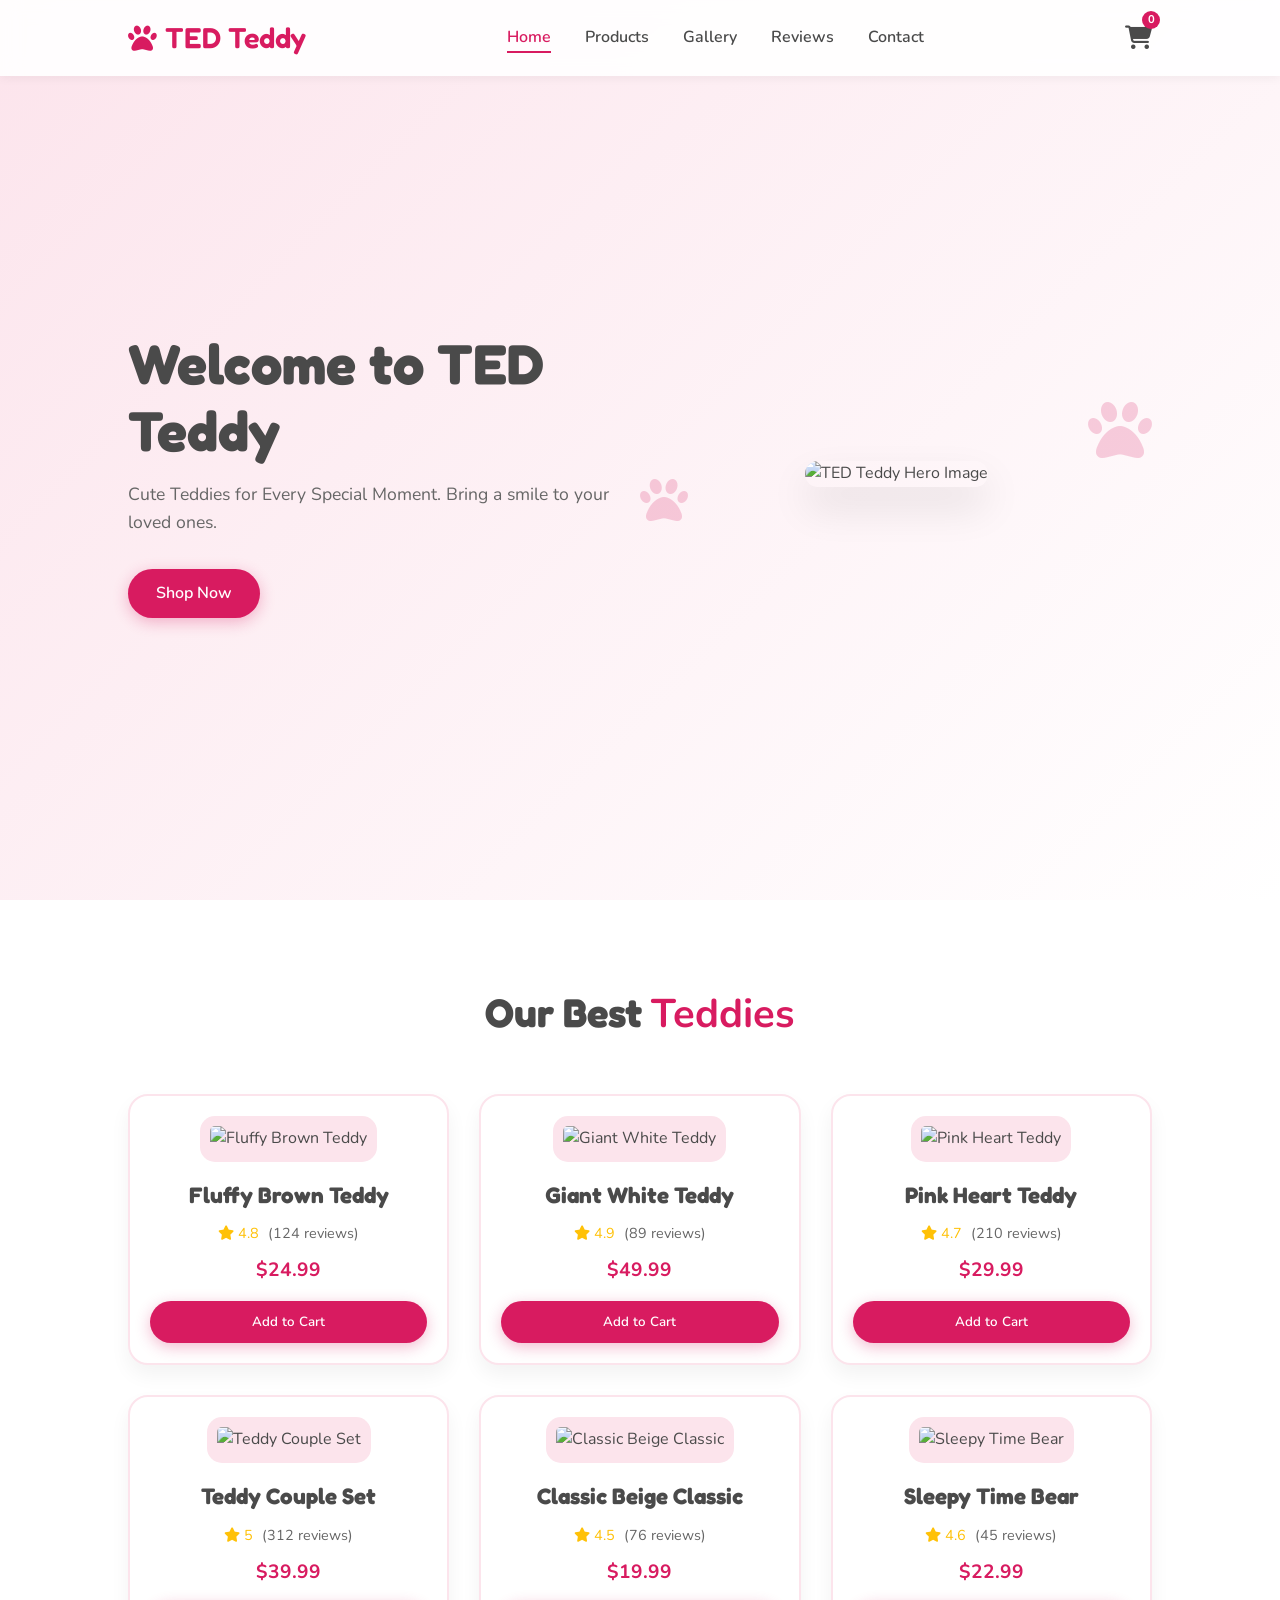
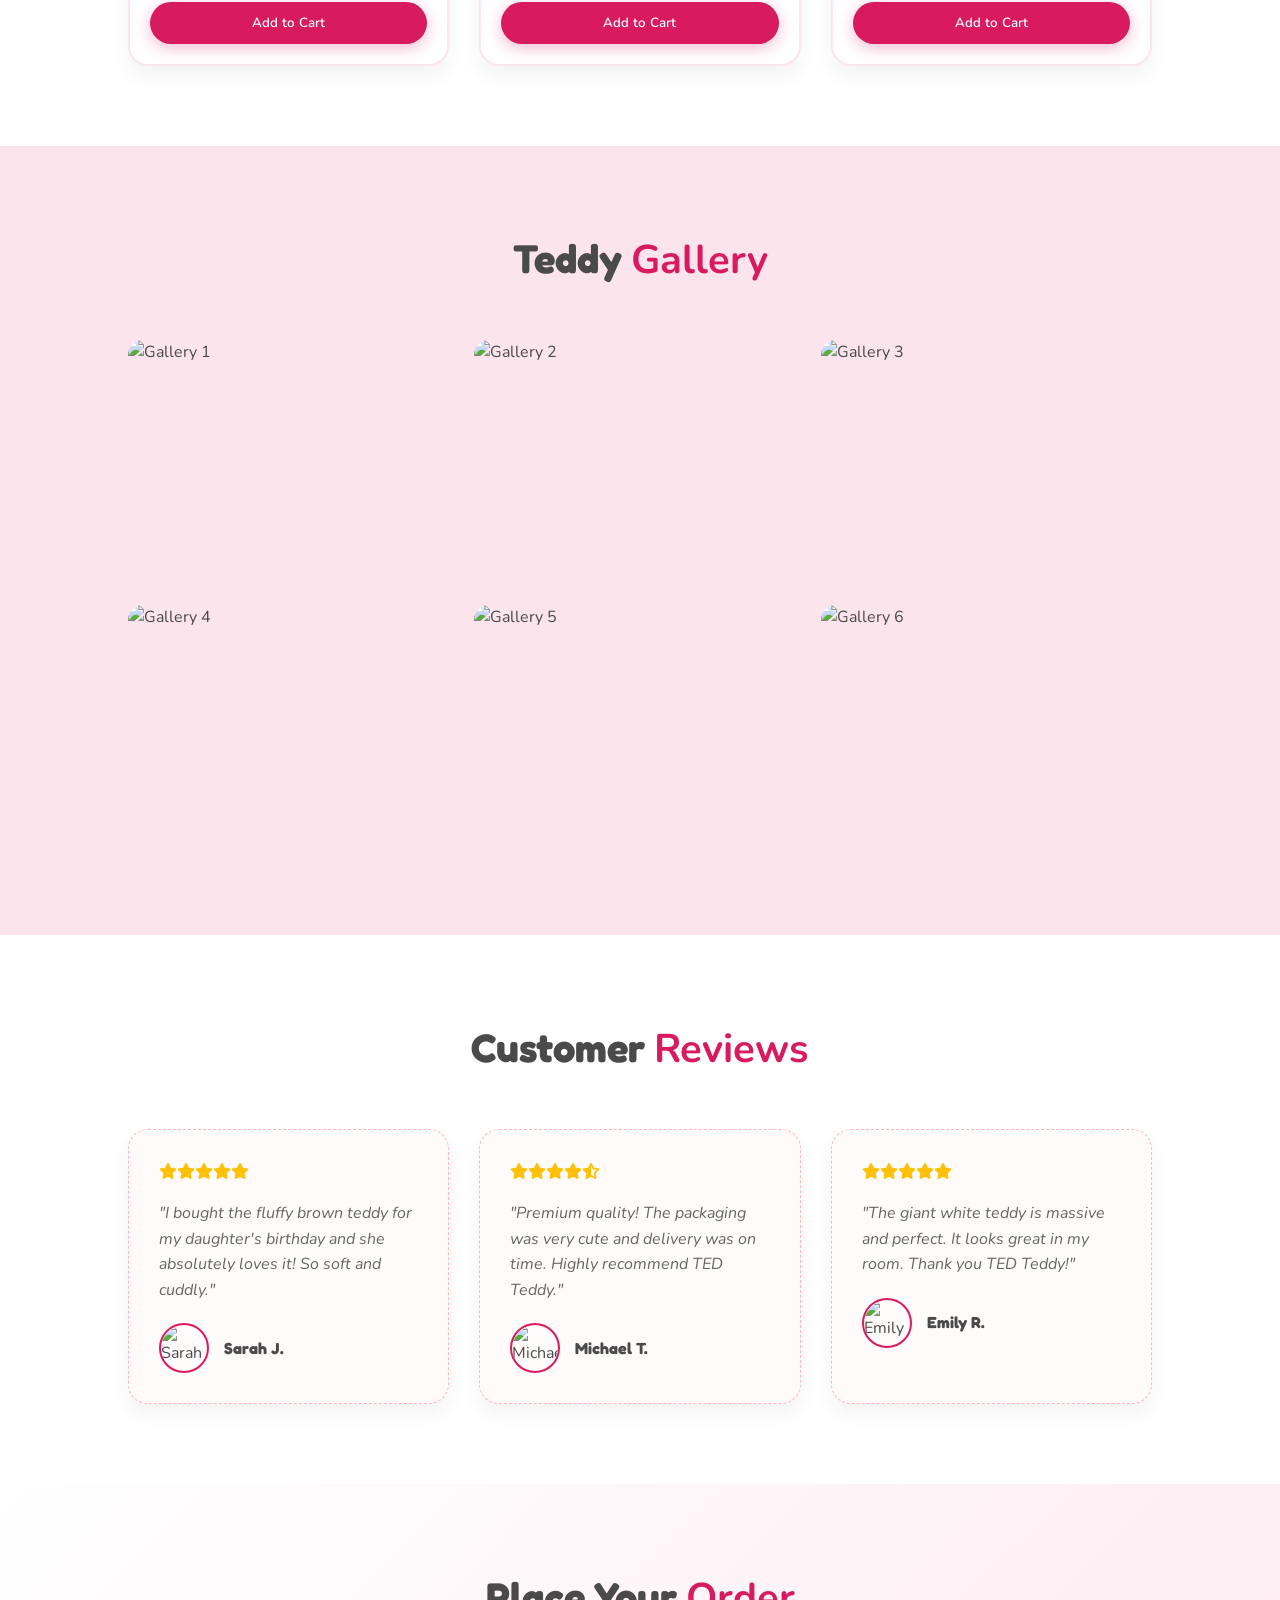
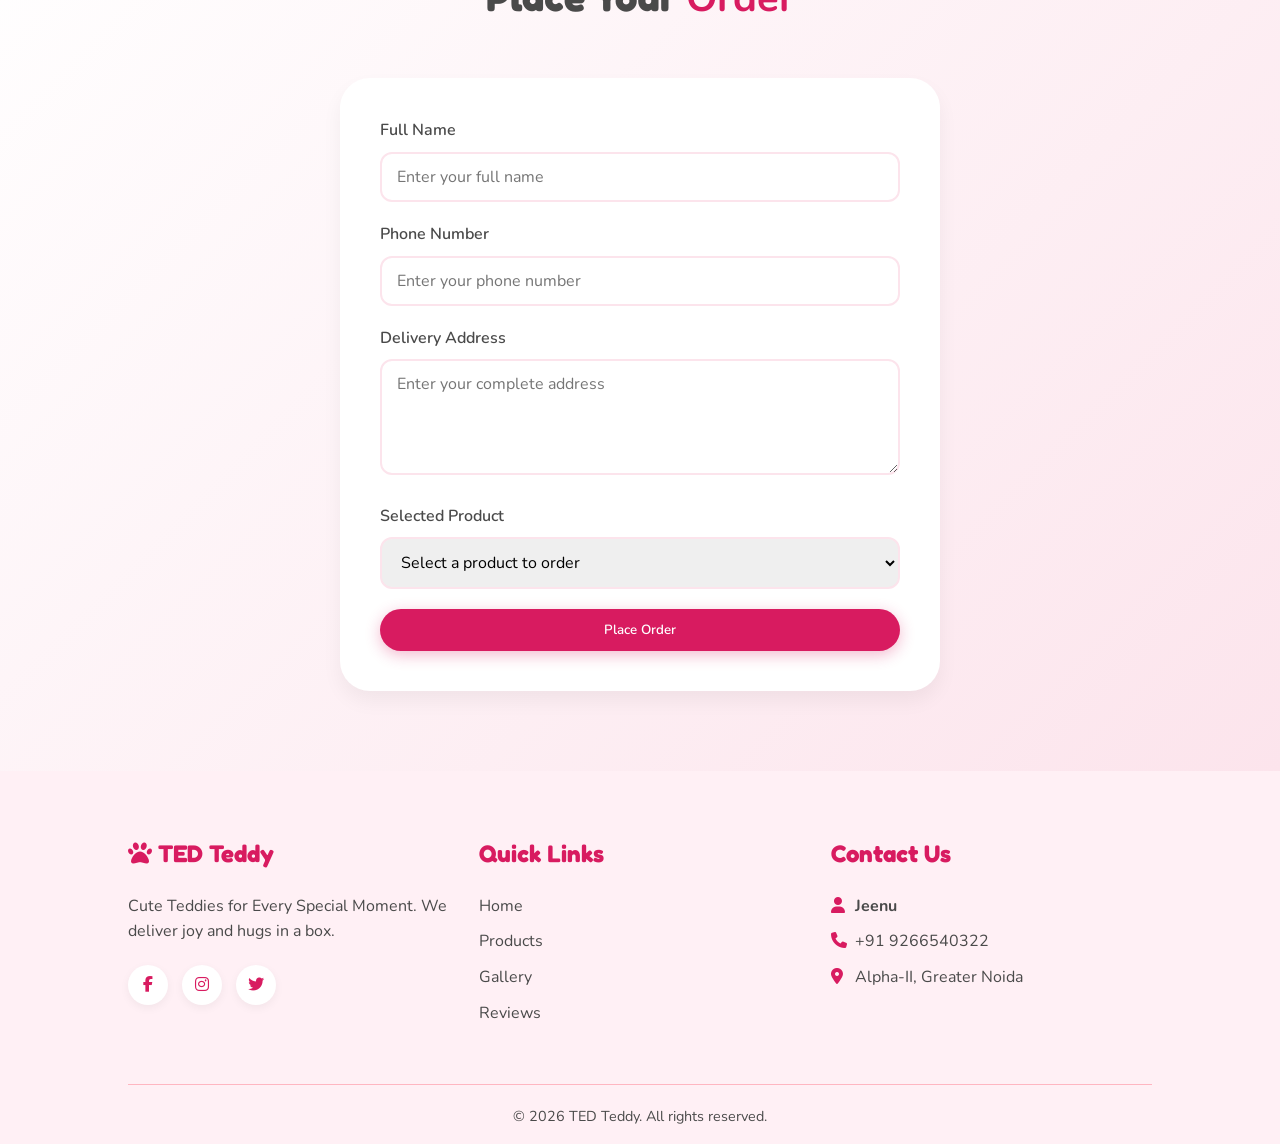
==== index.html @ 5b7bef14 "Add files via upload" ====
<!DOCTYPE html>
<html lang="en">
<head>
    <meta charset="UTF-8">
    <meta name="viewport" content="width=device-width, initial-scale=1.0">
    <title>TED Teddy - Cute Teddies for Every Special Moment</title>
    <link rel="stylesheet" href="style.css">
    <link href="https://fonts.googleapis.com/css2?family=Fredoka:wght@400;500;600&family=Nunito:wght@400;600;700&display=swap" rel="stylesheet">
    <!-- Font Awesome for Icons -->
    <link rel="stylesheet" href="https://cdnjs.cloudflare.com/ajax/libs/font-awesome/6.4.0/css/all.min.css">
</head>
<body>

    <!-- Header & Navigation -->
    <header class="header">
        <div class="nav-container">
            <a href="#" class="logo">
                <i class="fa-solid fa-paw"></i> TED Teddy
            </a>
            <nav class="navbar" id="navbar">
                <a href="#home">Home</a>
                <a href="#products">Products</a>
                <a href="#gallery">Gallery</a>
                <a href="#reviews">Reviews</a>
                <a href="#contact">Contact</a>
            </nav>
            <div class="icons">
                <div class="cart-icon" id="cart-btn">
                    <i class="fa-solid fa-cart-shopping"></i>
                    <span class="cart-count">0</span>
                </div>
                <div class="menu-btn" id="menu-btn">
                    <i class="fa-solid fa-bars"></i>
                </div>
            </div>
        </div>
    </header>

    <!-- Side Cart -->
    <div class="cart-sidebar" id="cart-sidebar">
        <div class="cart-header">
            <h3>Your Cart</h3>
            <i class="fa-solid fa-xmark" id="close-cart"></i>
        </div>
        <div class="cart-items" id="cart-items">
            <!-- Cart Items will be injected here via JS -->
            <p class="empty-cart-msg">Your cart is empty.</p>
        </div>
        <div class="cart-footer">
            <div class="cart-total">
                <span>Total:</span>
                <span id="total-price">$0.00</span>
            </div>
            <a href="#order" class="btn btn-primary btn-checkout" id="checkout-btn">Checkout</a>
        </div>
    </div>
    <div class="cart-overlay" id="cart-overlay"></div>

    <!-- Hero Section -->
    <section class="hero" id="home">
        <div class="hero-content">
            <h1>Welcome to TED Teddy</h1>
            <p>Cute Teddies for Every Special Moment. Bring a smile to your loved ones.</p>
            <a href="#products" class="btn btn-primary">Shop Now</a>
        </div>
        <div class="hero-image">
            <img src="assets/teddy_hero_1774544696148.png" alt="TED Teddy Hero Image">
            <div class="floating-paw paw1"><i class="fa-solid fa-paw"></i></div>
            <div class="floating-paw paw2"><i class="fa-solid fa-paw"></i></div>
        </div>
    </section>

    <!-- Products Section -->
    <section class="products" id="products">
        <h2 class="section-title">Our Best <span>Teddies</span></h2>
        <div class="product-grid" id="product-container">
            <!-- Products injected by JS -->
        </div>
    </section>

    <!-- Gallery Section -->
    <section class="gallery" id="gallery">
        <h2 class="section-title">Teddy <span>Gallery</span></h2>
        <div class="gallery-grid">
            <div class="gallery-item"><img src="assets/teddy_gallery_1_1774545010632.png" alt="Gallery 1"></div>
            <div class="gallery-item"><img src="https://images.unsplash.com/photo-1559405615-5c1cf76e6a35?ixlib=rb-4.0.3&auto=format&fit=crop&w=600&q=80" alt="Gallery 2"></div>
            <div class="gallery-item"><img src="https://images.unsplash.com/photo-1545620857-797f766fb315?ixlib=rb-4.0.3&auto=format&fit=crop&w=600&q=80" alt="Gallery 3"></div>
            <div class="gallery-item"><img src="https://images.unsplash.com/photo-1544654067-279fd68e14e1?ixlib=rb-4.0.3&auto=format&fit=crop&w=600&q=80" alt="Gallery 4"></div>
            <div class="gallery-item"><img src="https://images.unsplash.com/photo-1560961811-933cfd9361ad?ixlib=rb-4.0.3&auto=format&fit=crop&w=600&q=80" alt="Gallery 5"></div>
            <div class="gallery-item"><img src="https://images.unsplash.com/photo-1521714150532-6a6c2211fdf1?ixlib=rb-4.0.3&auto=format&fit=crop&w=600&q=80" alt="Gallery 6"></div>
        </div>
    </section>

    <!-- Reviews Section -->
    <section class="reviews" id="reviews">
        <h2 class="section-title">Customer <span>Reviews</span></h2>
        <div class="reviews-grid">
            <div class="review-card">
                <div class="review-stars">
                    <i class="fa-solid fa-star"></i><i class="fa-solid fa-star"></i><i class="fa-solid fa-star"></i><i class="fa-solid fa-star"></i><i class="fa-solid fa-star"></i>
                </div>
                <p class="review-text">"I bought the fluffy brown teddy for my daughter's birthday and she absolutely loves it! So soft and cuddly."</p>
                <div class="review-user">
                    <img src="https://randomuser.me/api/portraits/women/44.jpg" alt="Sarah J.">
                    <div class="user-info">
                        <h4>Sarah J.</h4>
                    </div>
                </div>
            </div>
            
            <div class="review-card">
                <div class="review-stars">
                    <i class="fa-solid fa-star"></i><i class="fa-solid fa-star"></i><i class="fa-solid fa-star"></i><i class="fa-solid fa-star"></i><i class="fa-solid fa-star-half-stroke"></i>
                </div>
                <p class="review-text">"Premium quality! The packaging was very cute and delivery was on time. Highly recommend TED Teddy."</p>
                <div class="review-user">
                    <img src="https://randomuser.me/api/portraits/men/32.jpg" alt="Michael T.">
                    <div class="user-info">
                        <h4>Michael T.</h4>
                    </div>
                </div>
            </div>

            <div class="review-card">
                <div class="review-stars">
                    <i class="fa-solid fa-star"></i><i class="fa-solid fa-star"></i><i class="fa-solid fa-star"></i><i class="fa-solid fa-star"></i><i class="fa-solid fa-star"></i>
                </div>
                <p class="review-text">"The giant white teddy is massive and perfect. It looks great in my room. Thank you TED Teddy!"</p>
                <div class="review-user">
                    <img src="https://randomuser.me/api/portraits/women/68.jpg" alt="Emily R.">
                    <div class="user-info">
                        <h4>Emily R.</h4>
                    </div>
                </div>
            </div>
        </div>
    </section>

    <!-- Order Placement Section -->
    <section class="order" id="order">
        <h2 class="section-title">Place Your <span>Order</span></h2>
        <div class="order-container">
            <form id="order-form" class="order-form">
                <div class="input-group">
                    <label for="name">Full Name</label>
                    <input type="text" id="name" placeholder="Enter your full name" required>
                </div>
                <div class="input-group">
                    <label for="phone">Phone Number</label>
                    <input type="tel" id="phone" placeholder="Enter your phone number" required>
                </div>
                <div class="input-group">
                    <label for="address">Delivery Address</label>
                    <textarea id="address" rows="4" placeholder="Enter your complete address" required></textarea>
                </div>
                <div class="input-group">
                    <label for="order-product">Selected Product</label>
                    <select id="order-product" required>
                        <option value="" disabled selected>Select a product to order</option>
                        <!-- Options injected by JS -->
                    </select>
                </div>
                <button type="submit" class="btn btn-primary btn-block">Place Order</button>
            </form>
            <div class="order-success" id="order-success">
                <i class="fa-solid fa-circle-check"></i>
                <h3>Order Placed Successfully!</h3>
                <p>Thank you for shopping with TED Teddy. Your fluffy friend is on its way!</p>
                <button class="btn btn-primary" id="continue-shopping">Continue Shopping</button>
            </div>
        </div>
    </section>

    <!-- Footer & Contact Section -->
    <footer class="footer" id="contact">
        <div class="footer-container">
            <div class="footer-box">
                <h3><i class="fa-solid fa-paw"></i> TED Teddy</h3>
                <p>Cute Teddies for Every Special Moment. We deliver joy and hugs in a box.</p>
                <div class="social-links">
                    <a href="#"><i class="fa-brands fa-facebook-f"></i></a>
                    <a href="#"><i class="fa-brands fa-instagram"></i></a>
                    <a href="#"><i class="fa-brands fa-twitter"></i></a>
                </div>
            </div>
            <div class="footer-box">
                <h3>Quick Links</h3>
                <a href="#home">Home</a>
                <a href="#products">Products</a>
                <a href="#gallery">Gallery</a>
                <a href="#reviews">Reviews</a>
            </div>
            <div class="footer-box contact-info">
                <h3>Contact Us</h3>
                <p><i class="fa-solid fa-user"></i> <strong>Jeenu</strong></p>
                <p><i class="fa-solid fa-phone"></i> +91 9266540322</p>
                <p><i class="fa-solid fa-location-dot"></i> Alpha-II, Greater Noida</p>
            </div>
        </div>
        <div class="footer-bottom">
            <p>&copy; 2026 TED Teddy. All rights reserved.</p>
        </div>
    </footer>

    <!-- Toasted Notification -->
    <div id="toast" class="toast">Item added to cart!</div>

    <script src="script.js"></script>
</body>
</html>
---- style.css ----
/* CSS Reset and Variables */
:root {
    --primary-color: #ffb6c1; /* Soft Pink */
    --secondary-color: #fce4ec; /* Lighter Pink */
    --accent-color: #d81b60; /* Darker Pink for buttons */
    --text-color: #4a4a4a;
    --light-bg: #fffbfb;
    --white: #ffffff;
    --beige: #f5f5dc;
    --shadow: 0 10px 20px rgba(0, 0, 0, 0.05);
    --border-radius: 20px;
    --transition: all 0.3s ease;
}

* {
    margin: 0;
    padding: 0;
    box-sizing: border-box;
    font-family: 'Nunito', sans-serif;
}

html {
    scroll-behavior: smooth;
    overflow-x: hidden;
}

body {
    background-color: var(--light-bg);
    color: var(--text-color);
    line-height: 1.6;
}

h1, h2, h3, h4, h5, h6, .logo {
    font-family: 'Fredoka', sans-serif;
}

a {
    text-decoration: none;
    color: inherit;
    transition: var(--transition);
}

ul {
    list-style: none;
}

/* Utilities */
.btn {
    display: inline-block;
    padding: 12px 28px;
    border-radius: 30px;
    font-weight: 600;
    cursor: pointer;
    transition: var(--transition);
    border: none;
    text-align: center;
}

.btn-primary {
    background-color: var(--accent-color);
    color: var(--white);
    box-shadow: 0 4px 15px rgba(216, 27, 96, 0.3);
}

.btn-primary:hover {
    background-color: #c2185b;
    transform: translateY(-3px);
    box-shadow: 0 6px 20px rgba(216, 27, 96, 0.4);
}

.btn-block {
    display: block;
    width: 100%;
}

.section-title {
    text-align: center;
    font-size: 2.5rem;
    margin-bottom: 3rem;
    color: var(--text-color);
}

.section-title span {
    color: var(--accent-color);
}

section {
    padding: 5rem 10%;
}

/* Top Navigation */
.header {
    position: fixed;
    top: 0;
    left: 0;
    width: 100%;
    z-index: 1000;
    background: rgba(255, 255, 255, 0.9);
    backdrop-filter: blur(10px);
    box-shadow: 0 2px 10px rgba(0,0,0,0.05);
    padding: 15px 10%;
    transition: var(--transition);
}

.nav-container {
    display: flex;
    justify-content: space-between;
    align-items: center;
}

.logo {
    font-size: 1.8rem;
    font-weight: 600;
    color: var(--accent-color);
    display: flex;
    align-items: center;
    gap: 8px;
}

.navbar a {
    margin: 0 15px;
    font-weight: 600;
    color: var(--text-color);
    position: relative;
}

.navbar a::after {
    content: '';
    position: absolute;
    bottom: -5px;
    left: 0;
    width: 0;
    height: 2px;
    background: var(--accent-color);
    transition: var(--transition);
}

.navbar a:hover::after, .navbar a.active::after {
    width: 100%;
}

.navbar a:hover, .navbar a.active {
    color: var(--accent-color);
}

.icons {
    display: flex;
    align-items: center;
    gap: 20px;
}

.cart-icon, .menu-btn {
    font-size: 1.5rem;
    cursor: pointer;
    color: var(--text-color);
    position: relative;
    transition: var(--transition);
}

.cart-icon:hover, .menu-btn:hover {
    color: var(--accent-color);
}

.cart-count {
    position: absolute;
    top: -8px;
    right: -8px;
    background: var(--accent-color);
    color: var(--white);
    font-size: 0.7rem;
    width: 18px;
    height: 18px;
    display: flex;
    justify-content: center;
    align-items: center;
    border-radius: 50%;
    font-weight: bold;
}

.menu-btn {
    display: none;
}

/* Hero Section */
.hero {
    display: flex;
    align-items: center;
    justify-content: space-between;
    padding-top: 8rem;
    min-height: 100vh;
    background: linear-gradient(135deg, var(--secondary-color) 0%, var(--white) 100%);
}

.hero-content {
    flex: 1;
    max-width: 50%;
}

.hero-content h1 {
    font-size: 3.5rem;
    color: var(--text-color);
    margin-bottom: 1rem;
    line-height: 1.2;
}

.hero-content p {
    font-size: 1.1rem;
    color: #666;
    margin-bottom: 2rem;
}

.hero-image {
    flex: 1;
    text-align: center;
    position: relative;
}

.hero-image img {
    max-width: 90%;
    border-radius: 40px;
    box-shadow: 0 20px 40px rgba(0,0,0,0.1);
    animation: gentleBob 4s infinite ease-in-out;
}

.floating-paw {
    position: absolute;
    font-size: 3rem;
    color: rgba(216, 27, 96, 0.2);
    animation: floatPaw 6s infinite ease-in-out;
}

.paw1 { top: 10%; left: 0; }
.paw2 { bottom: 10%; right: 0; animation-delay: 3s; font-size: 4rem; }

@keyframes gentleBob {
    0%, 100% { transform: translateY(0); }
    50% { transform: translateY(-15px); }
}

@keyframes floatPaw {
    0%, 100% { transform: translateY(0) rotate(0deg); opacity: 0.5; }
    50% { transform: translateY(-20px) rotate(10deg); opacity: 1; }
}

/* Products Section */
.products {
    background: var(--white);
}

.product-grid {
    display: grid;
    grid-template-columns: repeat(auto-fit, minmax(280px, 1fr));
    gap: 30px;
}

.product-card {
    background: var(--white);
    border-radius: var(--border-radius);
    padding: 20px;
    box-shadow: var(--shadow);
    text-align: center;
    border: 2px solid var(--secondary-color);
    transition: var(--transition);
    position: relative;
    overflow: hidden;
}

.product-card:hover {
    transform: translateY(-10px);
    border-color: var(--primary-color);
    box-shadow: 0 15px 30px rgba(255, 182, 193, 0.3);
}

.product-image {
    width: 100%;
    height: 250px;
    object-fit: contain;
    border-radius: 15px;
    margin-bottom: 15px;
    background: var(--secondary-color);
    padding: 10px;
}

.product-title {
    font-size: 1.4rem;
    margin-bottom: 10px;
}

.product-rating {
    color: #ffc107;
    margin-bottom: 10px;
    font-size: 0.9rem;
}

.product-rating span {
    color: #666;
    margin-left: 5px;
}

.product-price {
    font-size: 1.2rem;
    font-weight: bold;
    color: var(--accent-color);
    margin-bottom: 15px;
}

/* Sidebar Cart */
.cart-overlay {
    position: fixed;
    top: 0;
    left: 0;
    width: 100%;
    height: 100%;
    background: rgba(0,0,0,0.5);
    z-index: 1001;
    display: none;
    opacity: 0;
    transition: opacity 0.3s;
}

.cart-overlay.active {
    display: block;
    opacity: 1;
}

.cart-sidebar {
    position: fixed;
    top: 0;
    right: -400px;
    width: 350px;
    height: 100vh;
    background: var(--white);
    z-index: 1002;
    box-shadow: -5px 0 15px rgba(0,0,0,0.1);
    transition: right 0.4s cubic-bezier(0.175, 0.885, 0.32, 1.275);
    display: flex;
    flex-direction: column;
}

.cart-sidebar.open {
    right: 0;
}

.cart-header {
    padding: 20px;
    display: flex;
    justify-content: space-between;
    align-items: center;
    border-bottom: 1px solid var(--secondary-color);
}

.cart-header h3 {
    font-size: 1.5rem;
    color: var(--accent-color);
}

.cart-header i {
    font-size: 1.5rem;
    cursor: pointer;
    color: #888;
    transition: var(--transition);
}

.cart-header i:hover {
    color: var(--text-color);
}

.cart-items {
    flex: 1;
    overflow-y: auto;
    padding: 20px;
}

.empty-cart-msg {
    text-align: center;
    color: #888;
    margin-top: 50px;
}

.cart-item {
    display: flex;
    align-items: center;
    gap: 15px;
    margin-bottom: 20px;
    background: var(--light-bg);
    padding: 10px;
    border-radius: 12px;
    border: 1px solid var(--secondary-color);
}

.cart-item img {
    width: 60px;
    height: 60px;
    object-fit: cover;
    border-radius: 8px;
}

.cart-item-details {
    flex: 1;
}

.cart-item-title {
    font-weight: bold;
    font-size: 0.9rem;
    margin-bottom: 5px;
}

.cart-item-price {
    color: var(--accent-color);
    font-weight: bold;
}

.remove-item {
    color: #ff4d4d;
    cursor: pointer;
    padding: 5px;
    transition: var(--transition);
}

.remove-item:hover {
    transform: scale(1.2);
}

.cart-footer {
    padding: 20px;
    border-top: 1px solid var(--secondary-color);
    background: var(--white);
}

.cart-total {
    display: flex;
    justify-content: space-between;
    font-size: 1.2rem;
    font-weight: bold;
    margin-bottom: 15px;
}

/* Gallery */
.gallery {
    background: var(--secondary-color);
}

.gallery-grid {
    display: grid;
    grid-template-columns: repeat(auto-fit, minmax(250px, 1fr));
    gap: 15px;
}

.gallery-item {
    border-radius: 15px;
    overflow: hidden;
    position: relative;
    height: 250px;
}

.gallery-item img {
    width: 100%;
    height: 100%;
    object-fit: cover;
    transition: transform 0.5s;
}

.gallery-item:hover img {
    transform: scale(1.1);
}

/* Reviews Segment */
.reviews {
    background: var(--white);
}

.reviews-grid {
    display: grid;
    grid-template-columns: repeat(auto-fit, minmax(300px, 1fr));
    gap: 30px;
}

.review-card {
    background: var(--light-bg);
    padding: 30px;
    border-radius: var(--border-radius);
    box-shadow: var(--shadow);
    border: 1px dashed var(--primary-color);
}

.review-stars {
    color: #ffc107;
    margin-bottom: 15px;
}

.review-text {
    font-style: italic;
    color: #666;
    margin-bottom: 20px;
}

.review-user {
    display: flex;
    align-items: center;
    gap: 15px;
}

.review-user img {
    width: 50px;
    height: 50px;
    border-radius: 50%;
    object-fit: cover;
    border: 2px solid var(--accent-color);
}

.user-info h4 {
    color: var(--text-color);
}

/* Order Placement */
.order {
    background: linear-gradient(135deg, var(--white) 0%, var(--secondary-color) 100%);
}

.order-container {
    max-width: 600px;
    margin: 0 auto;
    background: var(--white);
    padding: 40px;
    border-radius: 30px;
    box-shadow: var(--shadow);
    position: relative;
    overflow: hidden;
}

.input-group {
    margin-bottom: 20px;
}

.input-group label {
    display: block;
    margin-bottom: 8px;
    font-weight: 600;
}

.input-group input, 
.input-group textarea, 
.input-group select {
    width: 100%;
    padding: 12px 15px;
    border: 2px solid var(--secondary-color);
    border-radius: 12px;
    font-size: 1rem;
    outline: none;
    transition: var(--transition);
    font-family: inherit;
}

.input-group input:focus, 
.input-group textarea:focus, 
.input-group select:focus {
    border-color: var(--primary-color);
    box-shadow: 0 0 10px rgba(255, 182, 193, 0.3);
}

.order-success {
    position: absolute;
    top: 0;
    left: 0;
    width: 100%;
    height: 100%;
    background: var(--white);
    display: flex;
    flex-direction: column;
    align-items: center;
    justify-content: center;
    text-align: center;
    padding: 30px;
    transform: translateY(100%);
    transition: transform 0.5s cubic-bezier(0.175, 0.885, 0.32, 1.275);
    z-index: 10;
}

.order-success.active {
    transform: translateY(0);
}

.order-success i {
    font-size: 4rem;
    color: #4caf50;
    margin-bottom: 20px;
}

.order-success p {
    margin: 10px 0 20px;
    color: #666;
}

/* Footer Section */
.footer {
    background: #fff0f5; /* Very Light Lavender Pink */
    padding: 4rem 10% 1rem;
    color: var(--text-color);
}

.footer-container {
    display: grid;
    grid-template-columns: repeat(auto-fit, minmax(250px, 1fr));
    gap: 30px;
    margin-bottom: 3rem;
}

.footer-box h3 {
    margin-bottom: 20px;
    color: var(--accent-color);
    font-size: 1.5rem;
}

.footer-box p {
    margin-bottom: 10px;
}

.footer-box a {
    display: block;
    margin-bottom: 10px;
}

.footer-box a:hover {
    color: var(--accent-color);
    padding-left: 5px;
}

.social-links {
    margin-top: 20px;
}

.social-links a {
    display: inline-block;
    width: 40px;
    height: 40px;
    background: var(--white);
    text-align: center;
    line-height: 40px;
    border-radius: 50%;
    margin-right: 10px;
    color: var(--accent-color);
    box-shadow: 0 3px 10px rgba(0,0,0,0.05);
}

.social-links a:hover {
    background: var(--accent-color);
    color: var(--white);
}

.contact-info i {
    color: var(--accent-color);
    width: 20px;
}

.footer-bottom {
    text-align: center;
    border-top: 1px solid var(--primary-color);
    padding-top: 20px;
    font-size: 0.9rem;
}

/* Toast Notification */
.toast {
    position: fixed;
    bottom: 20px;
    right: 20px;
    background: var(--accent-color);
    color: var(--white);
    padding: 15px 25px;
    border-radius: 8px;
    box-shadow: 0 5px 15px rgba(0,0,0,0.2);
    transform: translateX(200%);
    transition: transform 0.4s cubic-bezier(0.175, 0.885, 0.32, 1.275);
    z-index: 2000;
    font-weight: bold;
}

.toast.show {
    transform: translateX(0);
}

/* Responsive */
@media (max-width: 768px) {
    .menu-btn {
        display: block;
    }
    .navbar {
        position: absolute;
        top: 100%;
        left: -100%;
        width: 100%;
        background: var(--white);
        display: flex;
        flex-direction: column;
        text-align: center;
        box-shadow: 0 10px 10px rgba(0,0,0,0.1);
        transition: left 0.3s;
    }
    .navbar.active {
        left: 0;
    }
    .navbar a {
        margin: 15px 0;
        display: block;
    }
    .hero {
        flex-direction: column;
        text-align: center;
        padding-top: 10rem;
    }
    .hero-content {
        max-width: 100%;
        margin-bottom: 3rem;
    }
    .cart-sidebar {
        width: 300px;
    }
}
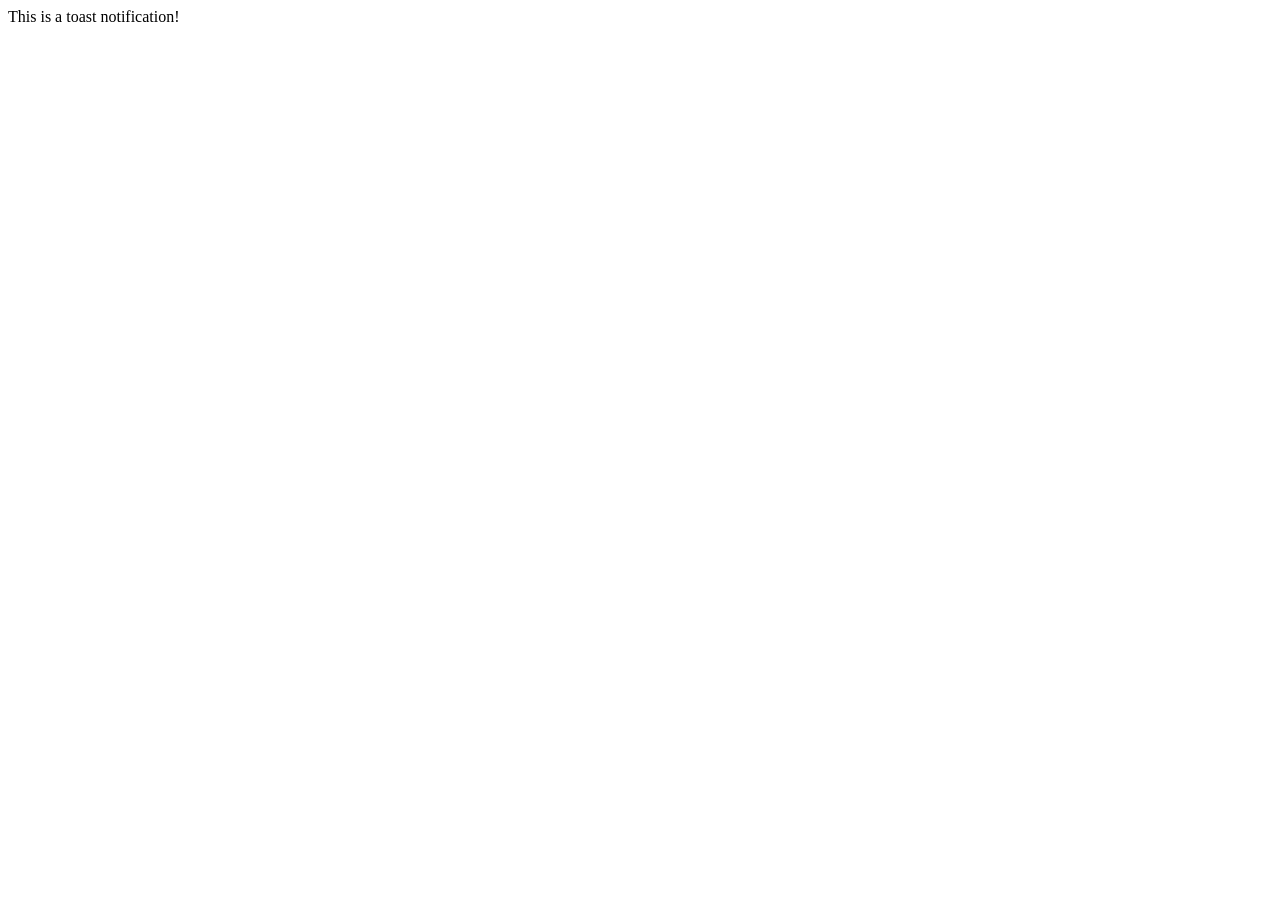
==== commit ac3c68eb: "Updated index.html to include Voiceflow chat widget script" ====
--- a/index.html
+++ b/index.html
@@ -1,210 +1,27 @@
 <!DOCTYPE html>
-<html lang="en">
+<html>
 <head>
-    <meta charset="UTF-8">
-    <meta name="viewport" content="width=device-width, initial-scale=1.0">
-    <title>TED Teddy - Cute Teddies for Every Special Moment</title>
-    <link rel="stylesheet" href="style.css">
-    <link href="https://fonts.googleapis.com/css2?family=Fredoka:wght@400;500;600&family=Nunito:wght@400;600;700&display=swap" rel="stylesheet">
-    <!-- Font Awesome for Icons -->
-    <link rel="stylesheet" href="https://cdnjs.cloudflare.com/ajax/libs/font-awesome/6.4.0/css/all.min.css">
+    <title>Your Page Title</title>
+    <script src="https://your-script-source.js"></script>
 </head>
 <body>
-
-    <!-- Header & Navigation -->
-    <header class="header">
-        <div class="nav-container">
-            <a href="#" class="logo">
-                <i class="fa-solid fa-paw"></i> TED Teddy
-            </a>
-            <nav class="navbar" id="navbar">
-                <a href="#home">Home</a>
-                <a href="#products">Products</a>
-                <a href="#gallery">Gallery</a>
-                <a href="#reviews">Reviews</a>
-                <a href="#contact">Contact</a>
-            </nav>
-            <div class="icons">
-                <div class="cart-icon" id="cart-btn">
-                    <i class="fa-solid fa-cart-shopping"></i>
-                    <span class="cart-count">0</span>
-                </div>
-                <div class="menu-btn" id="menu-btn">
-                    <i class="fa-solid fa-bars"></i>
-                </div>
-            </div>
-        </div>
-    </header>
-
-    <!-- Side Cart -->
-    <div class="cart-sidebar" id="cart-sidebar">
-        <div class="cart-header">
-            <h3>Your Cart</h3>
-            <i class="fa-solid fa-xmark" id="close-cart"></i>
-        </div>
-        <div class="cart-items" id="cart-items">
-            <!-- Cart Items will be injected here via JS -->
-            <p class="empty-cart-msg">Your cart is empty.</p>
-        </div>
-        <div class="cart-footer">
-            <div class="cart-total">
-                <span>Total:</span>
-                <span id="total-price">$0.00</span>
-            </div>
-            <a href="#order" class="btn btn-primary btn-checkout" id="checkout-btn">Checkout</a>
-        </div>
-    </div>
-    <div class="cart-overlay" id="cart-overlay"></div>
-
-    <!-- Hero Section -->
-    <section class="hero" id="home">
-        <div class="hero-content">
-            <h1>Welcome to TED Teddy</h1>
-            <p>Cute Teddies for Every Special Moment. Bring a smile to your loved ones.</p>
-            <a href="#products" class="btn btn-primary">Shop Now</a>
-        </div>
-        <div class="hero-image">
-            <img src="assets/teddy_hero_1774544696148.png" alt="TED Teddy Hero Image">
-            <div class="floating-paw paw1"><i class="fa-solid fa-paw"></i></div>
-            <div class="floating-paw paw2"><i class="fa-solid fa-paw"></i></div>
-        </div>
-    </section>
-
-    <!-- Products Section -->
-    <section class="products" id="products">
-        <h2 class="section-title">Our Best <span>Teddies</span></h2>
-        <div class="product-grid" id="product-container">
-            <!-- Products injected by JS -->
-        </div>
-    </section>
-
-    <!-- Gallery Section -->
-    <section class="gallery" id="gallery">
-        <h2 class="section-title">Teddy <span>Gallery</span></h2>
-        <div class="gallery-grid">
-            <div class="gallery-item"><img src="assets/teddy_gallery_1_1774545010632.png" alt="Gallery 1"></div>
-            <div class="gallery-item"><img src="https://images.unsplash.com/photo-1559405615-5c1cf76e6a35?ixlib=rb-4.0.3&auto=format&fit=crop&w=600&q=80" alt="Gallery 2"></div>
-            <div class="gallery-item"><img src="https://images.unsplash.com/photo-1545620857-797f766fb315?ixlib=rb-4.0.3&auto=format&fit=crop&w=600&q=80" alt="Gallery 3"></div>
-            <div class="gallery-item"><img src="https://images.unsplash.com/photo-1544654067-279fd68e14e1?ixlib=rb-4.0.3&auto=format&fit=crop&w=600&q=80" alt="Gallery 4"></div>
-            <div class="gallery-item"><img src="https://images.unsplash.com/photo-1560961811-933cfd9361ad?ixlib=rb-4.0.3&auto=format&fit=crop&w=600&q=80" alt="Gallery 5"></div>
-            <div class="gallery-item"><img src="https://images.unsplash.com/photo-1521714150532-6a6c2211fdf1?ixlib=rb-4.0.3&auto=format&fit=crop&w=600&q=80" alt="Gallery 6"></div>
-        </div>
-    </section>
-
-    <!-- Reviews Section -->
-    <section class="reviews" id="reviews">
-        <h2 class="section-title">Customer <span>Reviews</span></h2>
-        <div class="reviews-grid">
-            <div class="review-card">
-                <div class="review-stars">
-                    <i class="fa-solid fa-star"></i><i class="fa-solid fa-star"></i><i class="fa-solid fa-star"></i><i class="fa-solid fa-star"></i><i class="fa-solid fa-star"></i>
-                </div>
-                <p class="review-text">"I bought the fluffy brown teddy for my daughter's birthday and she absolutely loves it! So soft and cuddly."</p>
-                <div class="review-user">
-                    <img src="https://randomuser.me/api/portraits/women/44.jpg" alt="Sarah J.">
-                    <div class="user-info">
-                        <h4>Sarah J.</h4>
-                    </div>
-                </div>
-            </div>
-            
-            <div class="review-card">
-                <div class="review-stars">
-                    <i class="fa-solid fa-star"></i><i class="fa-solid fa-star"></i><i class="fa-solid fa-star"></i><i class="fa-solid fa-star"></i><i class="fa-solid fa-star-half-stroke"></i>
-                </div>
-                <p class="review-text">"Premium quality! The packaging was very cute and delivery was on time. Highly recommend TED Teddy."</p>
-                <div class="review-user">
-                    <img src="https://randomuser.me/api/portraits/men/32.jpg" alt="Michael T.">
-                    <div class="user-info">
-                        <h4>Michael T.</h4>
-                    </div>
-                </div>
-            </div>
-
-            <div class="review-card">
-                <div class="review-stars">
-                    <i class="fa-solid fa-star"></i><i class="fa-solid fa-star"></i><i class="fa-solid fa-star"></i><i class="fa-solid fa-star"></i><i class="fa-solid fa-star"></i>
-                </div>
-                <p class="review-text">"The giant white teddy is massive and perfect. It looks great in my room. Thank you TED Teddy!"</p>
-                <div class="review-user">
-                    <img src="https://randomuser.me/api/portraits/women/68.jpg" alt="Emily R.">
-                    <div class="user-info">
-                        <h4>Emily R.</h4>
-                    </div>
-                </div>
-            </div>
-        </div>
-    </section>
-
-    <!-- Order Placement Section -->
-    <section class="order" id="order">
-        <h2 class="section-title">Place Your <span>Order</span></h2>
-        <div class="order-container">
-            <form id="order-form" class="order-form">
-                <div class="input-group">
-                    <label for="name">Full Name</label>
-                    <input type="text" id="name" placeholder="Enter your full name" required>
-                </div>
-                <div class="input-group">
-                    <label for="phone">Phone Number</label>
-                    <input type="tel" id="phone" placeholder="Enter your phone number" required>
-                </div>
-                <div class="input-group">
-                    <label for="address">Delivery Address</label>
-                    <textarea id="address" rows="4" placeholder="Enter your complete address" required></textarea>
-                </div>
-                <div class="input-group">
-                    <label for="order-product">Selected Product</label>
-                    <select id="order-product" required>
-                        <option value="" disabled selected>Select a product to order</option>
-                        <!-- Options injected by JS -->
-                    </select>
-                </div>
-                <button type="submit" class="btn btn-primary btn-block">Place Order</button>
-            </form>
-            <div class="order-success" id="order-success">
-                <i class="fa-solid fa-circle-check"></i>
-                <h3>Order Placed Successfully!</h3>
-                <p>Thank you for shopping with TED Teddy. Your fluffy friend is on its way!</p>
-                <button class="btn btn-primary" id="continue-shopping">Continue Shopping</button>
-            </div>
-        </div>
-    </section>
-
-    <!-- Footer & Contact Section -->
-    <footer class="footer" id="contact">
-        <div class="footer-container">
-            <div class="footer-box">
-                <h3><i class="fa-solid fa-paw"></i> TED Teddy</h3>
-                <p>Cute Teddies for Every Special Moment. We deliver joy and hugs in a box.</p>
-                <div class="social-links">
-                    <a href="#"><i class="fa-brands fa-facebook-f"></i></a>
-                    <a href="#"><i class="fa-brands fa-instagram"></i></a>
-                    <a href="#"><i class="fa-brands fa-twitter"></i></a>
-                </div>
-            </div>
-            <div class="footer-box">
-                <h3>Quick Links</h3>
-                <a href="#home">Home</a>
-                <a href="#products">Products</a>
-                <a href="#gallery">Gallery</a>
-                <a href="#reviews">Reviews</a>
-            </div>
-            <div class="footer-box contact-info">
-                <h3>Contact Us</h3>
-                <p><i class="fa-solid fa-user"></i> <strong>Jeenu</strong></p>
-                <p><i class="fa-solid fa-phone"></i> +91 9266540322</p>
-                <p><i class="fa-solid fa-location-dot"></i> Alpha-II, Greater Noida</p>
-            </div>
-        </div>
-        <div class="footer-bottom">
-            <p>&copy; 2026 TED Teddy. All rights reserved.</p>
-        </div>
-    </footer>
-
-    <!-- Toasted Notification -->
-    <div id="toast" class="toast">Item added to cart!</div>
-
-    <script src="script.js"></script>
+    <div id="toast-notification">This is a toast notification!</div>
+    <script>
+        // Your current script goes here
+    </script>
+    <script>
+        window.voiceflow = window.voiceflow || [];
+        (function (d, o, i, n) {
+            if (d.getElementById(i)) return;
+            var s = d.createElement(o);
+            s.id = i;
+            s.src = 'https://studio.voiceflow.com/v1/widget.js';
+            s.onload = function () { window.voiceflow.init({
+                projectId: 'YOUR_PROJECT_ID',
+                version: 'YOUR_VERSION_ID'
+            }); };
+            d.getElementsByTagName('head')[0].appendChild(s);
+        })(document, 'script', 'voiceflow-script');
+    </script>
 </body>
-</html>+</html>
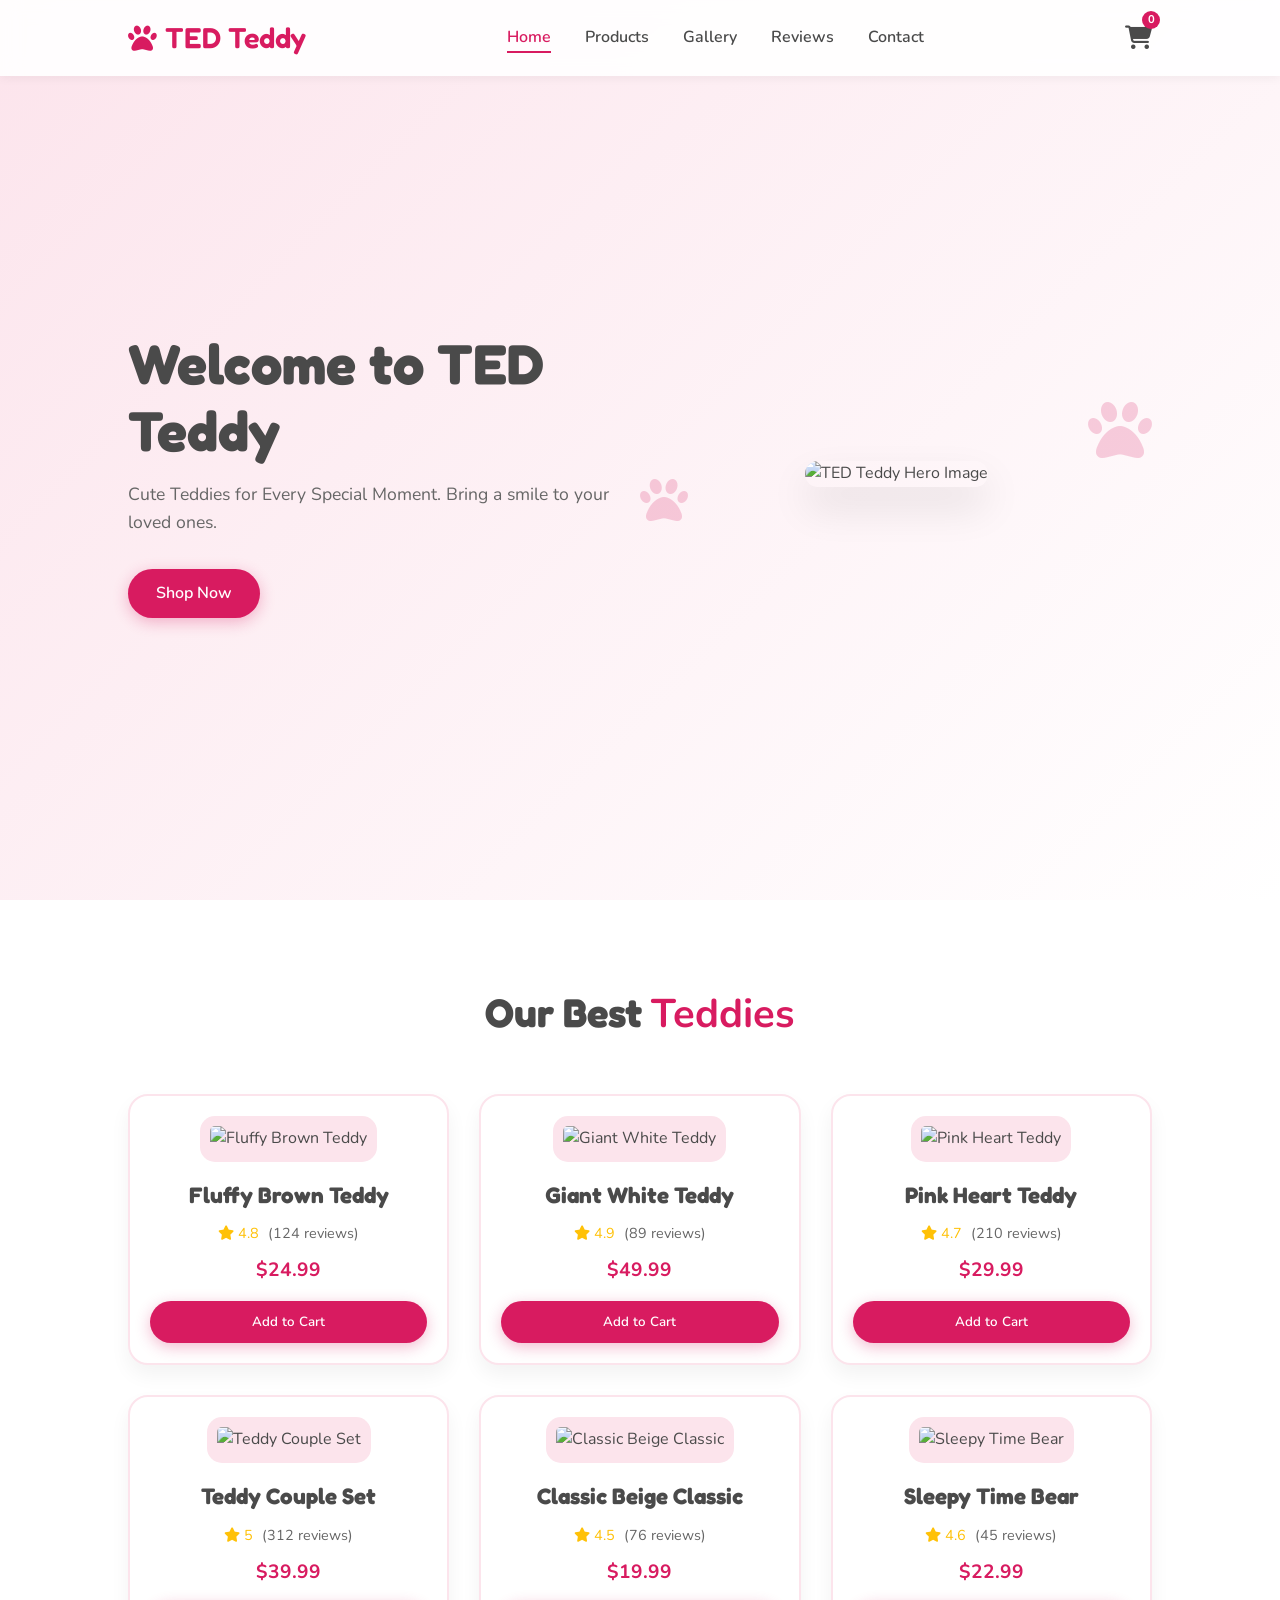
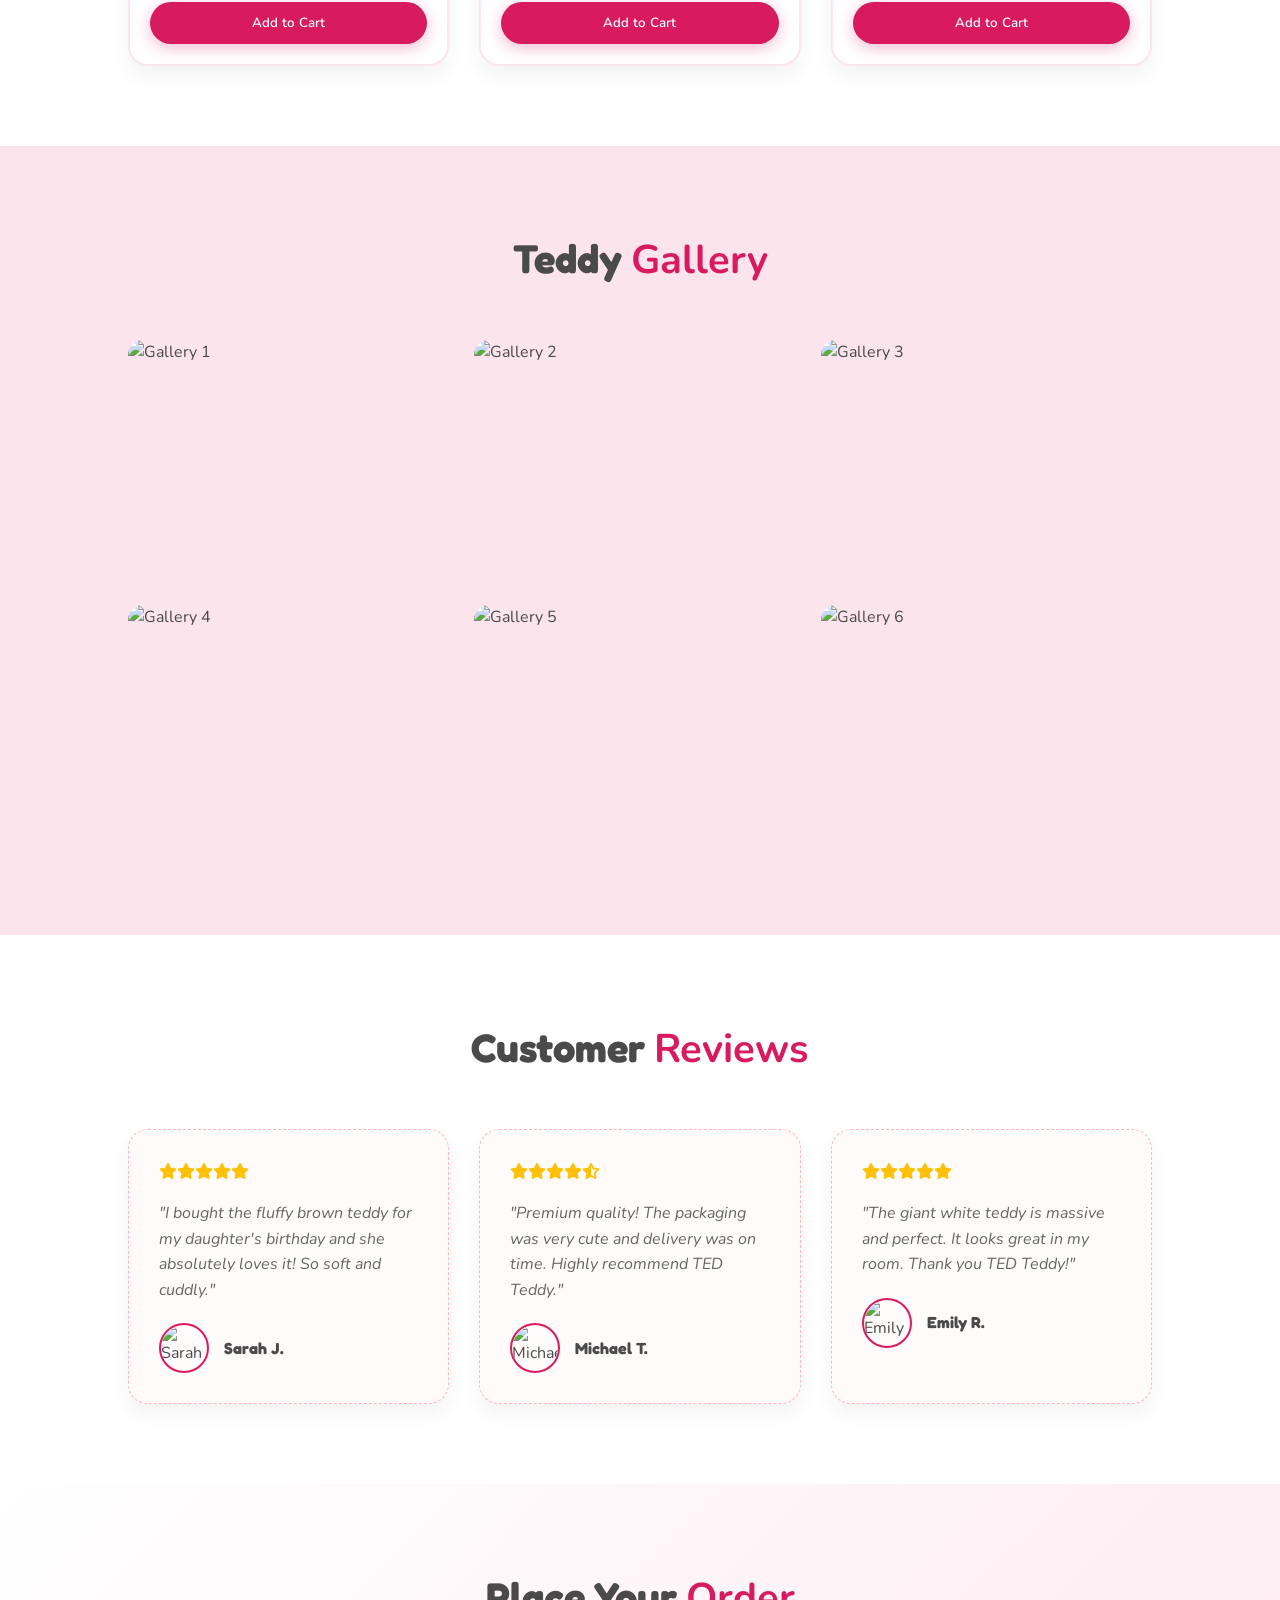
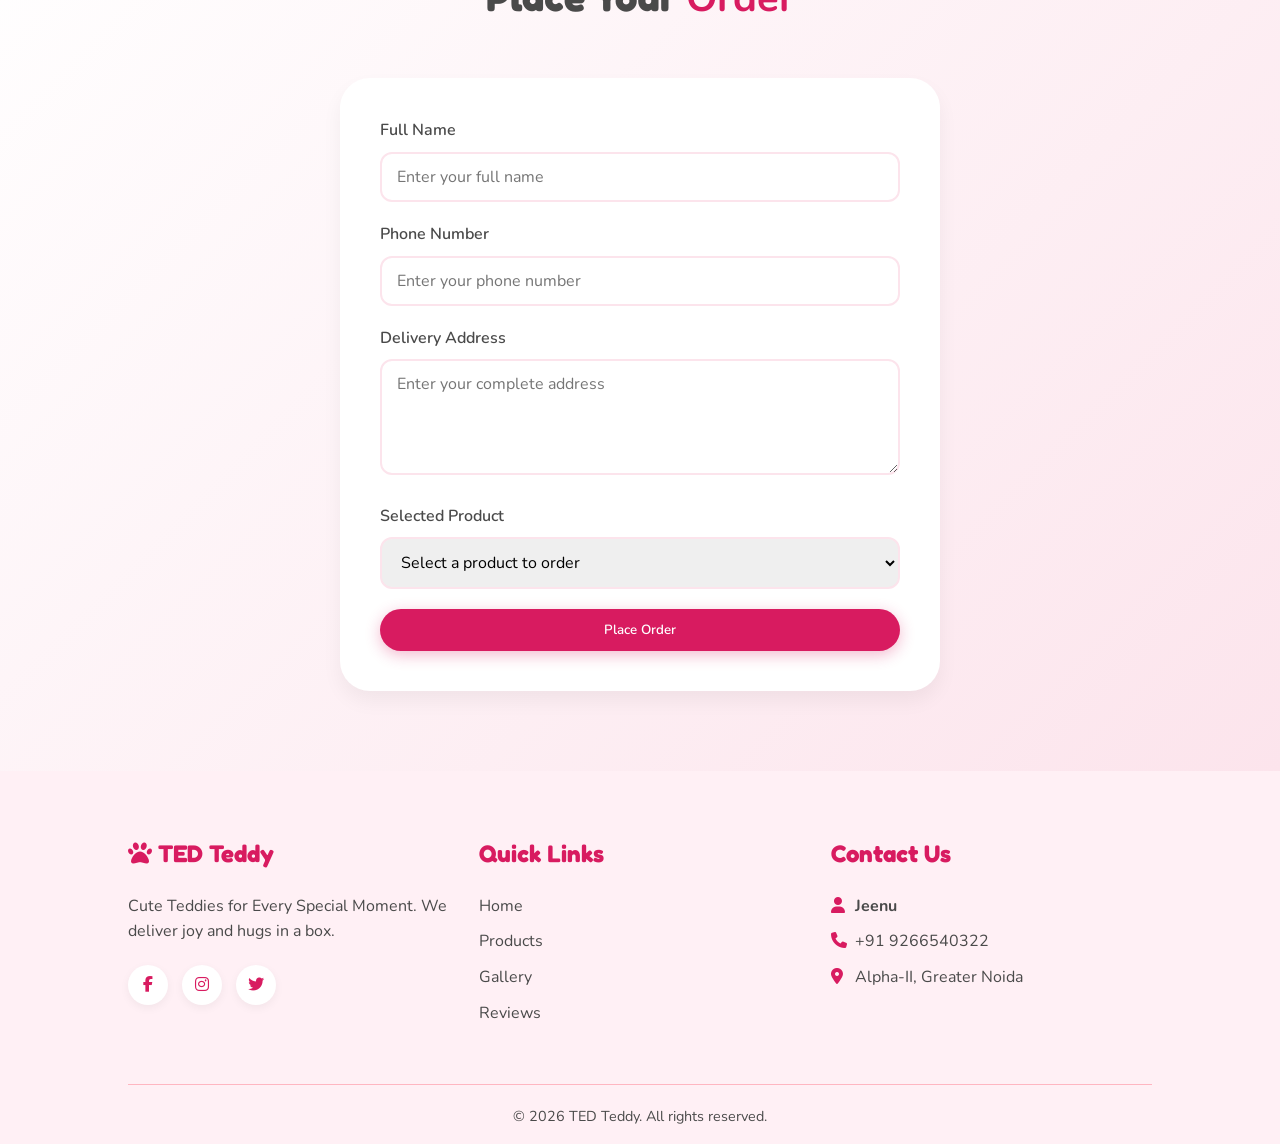
==== commit db843a34: "Update index.html file with new content" ====
--- a/index.html
+++ b/index.html
@@ -1,27 +1,210 @@
 <!DOCTYPE html>
-<html>
+<html lang="en">
 <head>
-    <title>Your Page Title</title>
-    <script src="https://your-script-source.js"></script>
+    <meta charset="UTF-8">
+    <meta name="viewport" content="width=device-width, initial-scale=1.0">
+    <title>TED Teddy - Cute Teddies for Every Special Moment</title>
+    <link rel="stylesheet" href="style.css">
+    <link href="https://fonts.googleapis.com/css2?family=Fredoka:wght@400;500;600&family=Nunito:wght@400;600;700&display=swap" rel="stylesheet">
+    <!-- Font Awesome for Icons -->
+    <link rel="stylesheet" href="https://cdnjs.cloudflare.com/ajax/libs/font-awesome/6.4.0/css/all.min.css">
 </head>
 <body>
-    <div id="toast-notification">This is a toast notification!</div>
-    <script>
-        // Your current script goes here
-    </script>
-    <script>
-        window.voiceflow = window.voiceflow || [];
-        (function (d, o, i, n) {
-            if (d.getElementById(i)) return;
-            var s = d.createElement(o);
-            s.id = i;
-            s.src = 'https://studio.voiceflow.com/v1/widget.js';
-            s.onload = function () { window.voiceflow.init({
-                projectId: 'YOUR_PROJECT_ID',
-                version: 'YOUR_VERSION_ID'
-            }); };
-            d.getElementsByTagName('head')[0].appendChild(s);
-        })(document, 'script', 'voiceflow-script');
-    </script>
+
+    <!-- Header & Navigation -->
+    <header class="header">
+        <div class="nav-container">
+            <a href="#" class="logo">
+                <i class="fa-solid fa-paw"></i> TED Teddy
+            </a>
+            <nav class="navbar" id="navbar">
+                <a href="#home">Home</a>
+                <a href="#products">Products</a>
+                <a href="#gallery">Gallery</a>
+                <a href="#reviews">Reviews</a>
+                <a href="#contact">Contact</a>
+            </nav>
+            <div class="icons">
+                <div class="cart-icon" id="cart-btn">
+                    <i class="fa-solid fa-cart-shopping"></i>
+                    <span class="cart-count">0</span>
+                </div>
+                <div class="menu-btn" id="menu-btn">
+                    <i class="fa-solid fa-bars"></i>
+                </div>
+            </div>
+        </div>
+    </header>
+
+    <!-- Side Cart -->
+    <div class="cart-sidebar" id="cart-sidebar">
+        <div class="cart-header">
+            <h3>Your Cart</h3>
+            <i class="fa-solid fa-xmark" id="close-cart"></i>
+        </div>
+        <div class="cart-items" id="cart-items">
+            <!-- Cart Items will be injected here via JS -->
+            <p class="empty-cart-msg">Your cart is empty.</p>
+        </div>
+        <div class="cart-footer">
+            <div class="cart-total">
+                <span>Total:</span>
+                <span id="total-price">$0.00</span>
+            </div>
+            <a href="#order" class="btn btn-primary btn-checkout" id="checkout-btn">Checkout</a>
+        </div>
+    </div>
+    <div class="cart-overlay" id="cart-overlay"></div>
+
+    <!-- Hero Section -->
+    <section class="hero" id="home">
+        <div class="hero-content">
+            <h1>Welcome to TED Teddy</h1>
+            <p>Cute Teddies for Every Special Moment. Bring a smile to your loved ones.</p>
+            <a href="#products" class="btn btn-primary">Shop Now</a>
+        </div>
+        <div class="hero-image">
+            <img src="assets/teddy_hero_1774544696148.png" alt="TED Teddy Hero Image">
+            <div class="floating-paw paw1"><i class="fa-solid fa-paw"></i></div>
+            <div class="floating-paw paw2"><i class="fa-solid fa-paw"></i></div>
+        </div>
+    </section>
+
+    <!-- Products Section -->
+    <section class="products" id="products">
+        <h2 class="section-title">Our Best <span>Teddies</span></h2>
+        <div class="product-grid" id="product-container">
+            <!-- Products injected by JS -->
+        </div>
+    </section>
+
+    <!-- Gallery Section -->
+    <section class="gallery" id="gallery">
+        <h2 class="section-title">Teddy <span>Gallery</span></h2>
+        <div class="gallery-grid">
+            <div class="gallery-item"><img src="assets/teddy_gallery_1_1774545010632.png" alt="Gallery 1"></div>
+            <div class="gallery-item"><img src="https://images.unsplash.com/photo-1559405615-5c1cf76e6a35?ixlib=rb-4.0.3&auto=format&fit=crop&w=600&q=80" alt="Gallery 2"></div>
+            <div class="gallery-item"><img src="https://images.unsplash.com/photo-1545620857-797f766fb315?ixlib=rb-4.0.3&auto=format&fit=crop&w=600&q=80" alt="Gallery 3"></div>
+            <div class="gallery-item"><img src="https://images.unsplash.com/photo-1544654067-279fd68e14e1?ixlib=rb-4.0.3&auto=format&fit=crop&w=600&q=80" alt="Gallery 4"></div>
+            <div class="gallery-item"><img src="https://images.unsplash.com/photo-1560961811-933cfd9361ad?ixlib=rb-4.0.3&auto=format&fit=crop&w=600&q=80" alt="Gallery 5"></div>
+            <div class="gallery-item"><img src="https://images.unsplash.com/photo-1521714150532-6a6c2211fdf1?ixlib=rb-4.0.3&auto=format&fit=crop&w=600&q=80" alt="Gallery 6"></div>
+        </div>
+    </section>
+
+    <!-- Reviews Section -->
+    <section class="reviews" id="reviews">
+        <h2 class="section-title">Customer <span>Reviews</span></h2>
+        <div class="reviews-grid">
+            <div class="review-card">
+                <div class="review-stars">
+                    <i class="fa-solid fa-star"></i><i class="fa-solid fa-star"></i><i class="fa-solid fa-star"></i><i class="fa-solid fa-star"></i><i class="fa-solid fa-star"></i>
+                </div>
+                <p class="review-text">"I bought the fluffy brown teddy for my daughter's birthday and she absolutely loves it! So soft and cuddly."</p>
+                <div class="review-user">
+                    <img src="https://randomuser.me/api/portraits/women/44.jpg" alt="Sarah J.">
+                    <div class="user-info">
+                        <h4>Sarah J.</h4>
+                    </div>
+                </div>
+            </div>
+            
+            <div class="review-card">
+                <div class="review-stars">
+                    <i class="fa-solid fa-star"></i><i class="fa-solid fa-star"></i><i class="fa-solid fa-star"></i><i class="fa-solid fa-star"></i><i class="fa-solid fa-star-half-stroke"></i>
+                </div>
+                <p class="review-text">"Premium quality! The packaging was very cute and delivery was on time. Highly recommend TED Teddy."</p>
+                <div class="review-user">
+                    <img src="https://randomuser.me/api/portraits/men/32.jpg" alt="Michael T.">
+                    <div class="user-info">
+                        <h4>Michael T.</h4>
+                    </div>
+                </div>
+            </div>
+
+            <div class="review-card">
+                <div class="review-stars">
+                    <i class="fa-solid fa-star"></i><i class="fa-solid fa-star"></i><i class="fa-solid fa-star"></i><i class="fa-solid fa-star"></i><i class="fa-solid fa-star"></i>
+                </div>
+                <p class="review-text">"The giant white teddy is massive and perfect. It looks great in my room. Thank you TED Teddy!"</p>
+                <div class="review-user">
+                    <img src="https://randomuser.me/api/portraits/women/68.jpg" alt="Emily R.">
+                    <div class="user-info">
+                        <h4>Emily R.</h4>
+                    </div>
+                </div>
+            </div>
+        </div>
+    </section>
+
+    <!-- Order Placement Section -->
+    <section class="order" id="order">
+        <h2 class="section-title">Place Your <span>Order</span></h2>
+        <div class="order-container">
+            <form id="order-form" class="order-form">
+                <div class="input-group">
+                    <label for="name">Full Name</label>
+                    <input type="text" id="name" placeholder="Enter your full name" required>
+                </div>
+                <div class="input-group">
+                    <label for="phone">Phone Number</label>
+                    <input type="tel" id="phone" placeholder="Enter your phone number" required>
+                </div>
+                <div class="input-group">
+                    <label for="address">Delivery Address</label>
+                    <textarea id="address" rows="4" placeholder="Enter your complete address" required></textarea>
+                </div>
+                <div class="input-group">
+                    <label for="order-product">Selected Product</label>
+                    <select id="order-product" required>
+                        <option value="" disabled selected>Select a product to order</option>
+                        <!-- Options injected by JS -->
+                    </select>
+                </div>
+                <button type="submit" class="btn btn-primary btn-block">Place Order</button>
+            </form>
+            <div class="order-success" id="order-success">
+                <i class="fa-solid fa-circle-check"></i>
+                <h3>Order Placed Successfully!</h3>
+                <p>Thank you for shopping with TED Teddy. Your fluffy friend is on its way!</p>
+                <button class="btn btn-primary" id="continue-shopping">Continue Shopping</button>
+            </div>
+        </div>
+    </section>
+
+    <!-- Footer & Contact Section -->
+    <footer class="footer" id="contact">
+        <div class="footer-container">
+            <div class="footer-box">
+                <h3><i class="fa-solid fa-paw"></i> TED Teddy</h3>
+                <p>Cute Teddies for Every Special Moment. We deliver joy and hugs in a box.</p>
+                <div class="social-links">
+                    <a href="#"><i class="fa-brands fa-facebook-f"></i></a>
+                    <a href="#"><i class="fa-brands fa-instagram"></i></a>
+                    <a href="#"><i class="fa-brands fa-twitter"></i></a>
+                </div>
+            </div>
+            <div class="footer-box">
+                <h3>Quick Links</h3>
+                <a href="#home">Home</a>
+                <a href="#products">Products</a>
+                <a href="#gallery">Gallery</a>
+                <a href="#reviews">Reviews</a>
+            </div>
+            <div class="footer-box contact-info">
+                <h3>Contact Us</h3>
+                <p><i class="fa-solid fa-user"></i> <strong>Jeenu</strong></p>
+                <p><i class="fa-solid fa-phone"></i> +91 9266540322</p>
+                <p><i class="fa-solid fa-location-dot"></i> Alpha-II, Greater Noida</p>
+            </div>
+        </div>
+        <div class="footer-bottom">
+            <p>&copy; 2026 TED Teddy. All rights reserved.</p>
+        </div>
+    </footer>
+
+    <!-- Toasted Notification -->
+    <div id="toast" class="toast">Item added to cart!</div>
+
+    <script src="script.js"></script>
 </body>
-</html>
+</html>
--- a/style.css
+++ b/style.css
@@ -0,0 +1,718 @@
+/* CSS Reset and Variables */
+:root {
+    --primary-color: #ffb6c1; /* Soft Pink */
+    --secondary-color: #fce4ec; /* Lighter Pink */
+    --accent-color: #d81b60; /* Darker Pink for buttons */
+    --text-color: #4a4a4a;
+    --light-bg: #fffbfb;
+    --white: #ffffff;
+    --beige: #f5f5dc;
+    --shadow: 0 10px 20px rgba(0, 0, 0, 0.05);
+    --border-radius: 20px;
+    --transition: all 0.3s ease;
+}
+
+* {
+    margin: 0;
+    padding: 0;
+    box-sizing: border-box;
+    font-family: 'Nunito', sans-serif;
+}
+
+html {
+    scroll-behavior: smooth;
+    overflow-x: hidden;
+}
+
+body {
+    background-color: var(--light-bg);
+    color: var(--text-color);
+    line-height: 1.6;
+}
+
+h1, h2, h3, h4, h5, h6, .logo {
+    font-family: 'Fredoka', sans-serif;
+}
+
+a {
+    text-decoration: none;
+    color: inherit;
+    transition: var(--transition);
+}
+
+ul {
+    list-style: none;
+}
+
+/* Utilities */
+.btn {
+    display: inline-block;
+    padding: 12px 28px;
+    border-radius: 30px;
+    font-weight: 600;
+    cursor: pointer;
+    transition: var(--transition);
+    border: none;
+    text-align: center;
+}
+
+.btn-primary {
+    background-color: var(--accent-color);
+    color: var(--white);
+    box-shadow: 0 4px 15px rgba(216, 27, 96, 0.3);
+}
+
+.btn-primary:hover {
+    background-color: #c2185b;
+    transform: translateY(-3px);
+    box-shadow: 0 6px 20px rgba(216, 27, 96, 0.4);
+}
+
+.btn-block {
+    display: block;
+    width: 100%;
+}
+
+.section-title {
+    text-align: center;
+    font-size: 2.5rem;
+    margin-bottom: 3rem;
+    color: var(--text-color);
+}
+
+.section-title span {
+    color: var(--accent-color);
+}
+
+section {
+    padding: 5rem 10%;
+}
+
+/* Top Navigation */
+.header {
+    position: fixed;
+    top: 0;
+    left: 0;
+    width: 100%;
+    z-index: 1000;
+    background: rgba(255, 255, 255, 0.9);
+    backdrop-filter: blur(10px);
+    box-shadow: 0 2px 10px rgba(0,0,0,0.05);
+    padding: 15px 10%;
+    transition: var(--transition);
+}
+
+.nav-container {
+    display: flex;
+    justify-content: space-between;
+    align-items: center;
+}
+
+.logo {
+    font-size: 1.8rem;
+    font-weight: 600;
+    color: var(--accent-color);
+    display: flex;
+    align-items: center;
+    gap: 8px;
+}
+
+.navbar a {
+    margin: 0 15px;
+    font-weight: 600;
+    color: var(--text-color);
+    position: relative;
+}
+
+.navbar a::after {
+    content: '';
+    position: absolute;
+    bottom: -5px;
+    left: 0;
+    width: 0;
+    height: 2px;
+    background: var(--accent-color);
+    transition: var(--transition);
+}
+
+.navbar a:hover::after, .navbar a.active::after {
+    width: 100%;
+}
+
+.navbar a:hover, .navbar a.active {
+    color: var(--accent-color);
+}
+
+.icons {
+    display: flex;
+    align-items: center;
+    gap: 20px;
+}
+
+.cart-icon, .menu-btn {
+    font-size: 1.5rem;
+    cursor: pointer;
+    color: var(--text-color);
+    position: relative;
+    transition: var(--transition);
+}
+
+.cart-icon:hover, .menu-btn:hover {
+    color: var(--accent-color);
+}
+
+.cart-count {
+    position: absolute;
+    top: -8px;
+    right: -8px;
+    background: var(--accent-color);
+    color: var(--white);
+    font-size: 0.7rem;
+    width: 18px;
+    height: 18px;
+    display: flex;
+    justify-content: center;
+    align-items: center;
+    border-radius: 50%;
+    font-weight: bold;
+}
+
+.menu-btn {
+    display: none;
+}
+
+/* Hero Section */
+.hero {
+    display: flex;
+    align-items: center;
+    justify-content: space-between;
+    padding-top: 8rem;
+    min-height: 100vh;
+    background: linear-gradient(135deg, var(--secondary-color) 0%, var(--white) 100%);
+}
+
+.hero-content {
+    flex: 1;
+    max-width: 50%;
+}
+
+.hero-content h1 {
+    font-size: 3.5rem;
+    color: var(--text-color);
+    margin-bottom: 1rem;
+    line-height: 1.2;
+}
+
+.hero-content p {
+    font-size: 1.1rem;
+    color: #666;
+    margin-bottom: 2rem;
+}
+
+.hero-image {
+    flex: 1;
+    text-align: center;
+    position: relative;
+}
+
+.hero-image img {
+    max-width: 90%;
+    border-radius: 40px;
+    box-shadow: 0 20px 40px rgba(0,0,0,0.1);
+    animation: gentleBob 4s infinite ease-in-out;
+}
+
+.floating-paw {
+    position: absolute;
+    font-size: 3rem;
+    color: rgba(216, 27, 96, 0.2);
+    animation: floatPaw 6s infinite ease-in-out;
+}
+
+.paw1 { top: 10%; left: 0; }
+.paw2 { bottom: 10%; right: 0; animation-delay: 3s; font-size: 4rem; }
+
+@keyframes gentleBob {
+    0%, 100% { transform: translateY(0); }
+    50% { transform: translateY(-15px); }
+}
+
+@keyframes floatPaw {
+    0%, 100% { transform: translateY(0) rotate(0deg); opacity: 0.5; }
+    50% { transform: translateY(-20px) rotate(10deg); opacity: 1; }
+}
+
+/* Products Section */
+.products {
+    background: var(--white);
+}
+
+.product-grid {
+    display: grid;
+    grid-template-columns: repeat(auto-fit, minmax(280px, 1fr));
+    gap: 30px;
+}
+
+.product-card {
+    background: var(--white);
+    border-radius: var(--border-radius);
+    padding: 20px;
+    box-shadow: var(--shadow);
+    text-align: center;
+    border: 2px solid var(--secondary-color);
+    transition: var(--transition);
+    position: relative;
+    overflow: hidden;
+}
+
+.product-card:hover {
+    transform: translateY(-10px);
+    border-color: var(--primary-color);
+    box-shadow: 0 15px 30px rgba(255, 182, 193, 0.3);
+}
+
+.product-image {
+    width: 100%;
+    height: 250px;
+    object-fit: contain;
+    border-radius: 15px;
+    margin-bottom: 15px;
+    background: var(--secondary-color);
+    padding: 10px;
+}
+
+.product-title {
+    font-size: 1.4rem;
+    margin-bottom: 10px;
+}
+
+.product-rating {
+    color: #ffc107;
+    margin-bottom: 10px;
+    font-size: 0.9rem;
+}
+
+.product-rating span {
+    color: #666;
+    margin-left: 5px;
+}
+
+.product-price {
+    font-size: 1.2rem;
+    font-weight: bold;
+    color: var(--accent-color);
+    margin-bottom: 15px;
+}
+
+/* Sidebar Cart */
+.cart-overlay {
+    position: fixed;
+    top: 0;
+    left: 0;
+    width: 100%;
+    height: 100%;
+    background: rgba(0,0,0,0.5);
+    z-index: 1001;
+    display: none;
+    opacity: 0;
+    transition: opacity 0.3s;
+}
+
+.cart-overlay.active {
+    display: block;
+    opacity: 1;
+}
+
+.cart-sidebar {
+    position: fixed;
+    top: 0;
+    right: -400px;
+    width: 350px;
+    height: 100vh;
+    background: var(--white);
+    z-index: 1002;
+    box-shadow: -5px 0 15px rgba(0,0,0,0.1);
+    transition: right 0.4s cubic-bezier(0.175, 0.885, 0.32, 1.275);
+    display: flex;
+    flex-direction: column;
+}
+
+.cart-sidebar.open {
+    right: 0;
+}
+
+.cart-header {
+    padding: 20px;
+    display: flex;
+    justify-content: space-between;
+    align-items: center;
+    border-bottom: 1px solid var(--secondary-color);
+}
+
+.cart-header h3 {
+    font-size: 1.5rem;
+    color: var(--accent-color);
+}
+
+.cart-header i {
+    font-size: 1.5rem;
+    cursor: pointer;
+    color: #888;
+    transition: var(--transition);
+}
+
+.cart-header i:hover {
+    color: var(--text-color);
+}
+
+.cart-items {
+    flex: 1;
+    overflow-y: auto;
+    padding: 20px;
+}
+
+.empty-cart-msg {
+    text-align: center;
+    color: #888;
+    margin-top: 50px;
+}
+
+.cart-item {
+    display: flex;
+    align-items: center;
+    gap: 15px;
+    margin-bottom: 20px;
+    background: var(--light-bg);
+    padding: 10px;
+    border-radius: 12px;
+    border: 1px solid var(--secondary-color);
+}
+
+.cart-item img {
+    width: 60px;
+    height: 60px;
+    object-fit: cover;
+    border-radius: 8px;
+}
+
+.cart-item-details {
+    flex: 1;
+}
+
+.cart-item-title {
+    font-weight: bold;
+    font-size: 0.9rem;
+    margin-bottom: 5px;
+}
+
+.cart-item-price {
+    color: var(--accent-color);
+    font-weight: bold;
+}
+
+.remove-item {
+    color: #ff4d4d;
+    cursor: pointer;
+    padding: 5px;
+    transition: var(--transition);
+}
+
+.remove-item:hover {
+    transform: scale(1.2);
+}
+
+.cart-footer {
+    padding: 20px;
+    border-top: 1px solid var(--secondary-color);
+    background: var(--white);
+}
+
+.cart-total {
+    display: flex;
+    justify-content: space-between;
+    font-size: 1.2rem;
+    font-weight: bold;
+    margin-bottom: 15px;
+}
+
+/* Gallery */
+.gallery {
+    background: var(--secondary-color);
+}
+
+.gallery-grid {
+    display: grid;
+    grid-template-columns: repeat(auto-fit, minmax(250px, 1fr));
+    gap: 15px;
+}
+
+.gallery-item {
+    border-radius: 15px;
+    overflow: hidden;
+    position: relative;
+    height: 250px;
+}
+
+.gallery-item img {
+    width: 100%;
+    height: 100%;
+    object-fit: cover;
+    transition: transform 0.5s;
+}
+
+.gallery-item:hover img {
+    transform: scale(1.1);
+}
+
+/* Reviews Segment */
+.reviews {
+    background: var(--white);
+}
+
+.reviews-grid {
+    display: grid;
+    grid-template-columns: repeat(auto-fit, minmax(300px, 1fr));
+    gap: 30px;
+}
+
+.review-card {
+    background: var(--light-bg);
+    padding: 30px;
+    border-radius: var(--border-radius);
+    box-shadow: var(--shadow);
+    border: 1px dashed var(--primary-color);
+}
+
+.review-stars {
+    color: #ffc107;
+    margin-bottom: 15px;
+}
+
+.review-text {
+    font-style: italic;
+    color: #666;
+    margin-bottom: 20px;
+}
+
+.review-user {
+    display: flex;
+    align-items: center;
+    gap: 15px;
+}
+
+.review-user img {
+    width: 50px;
+    height: 50px;
+    border-radius: 50%;
+    object-fit: cover;
+    border: 2px solid var(--accent-color);
+}
+
+.user-info h4 {
+    color: var(--text-color);
+}
+
+/* Order Placement */
+.order {
+    background: linear-gradient(135deg, var(--white) 0%, var(--secondary-color) 100%);
+}
+
+.order-container {
+    max-width: 600px;
+    margin: 0 auto;
+    background: var(--white);
+    padding: 40px;
+    border-radius: 30px;
+    box-shadow: var(--shadow);
+    position: relative;
+    overflow: hidden;
+}
+
+.input-group {
+    margin-bottom: 20px;
+}
+
+.input-group label {
+    display: block;
+    margin-bottom: 8px;
+    font-weight: 600;
+}
+
+.input-group input, 
+.input-group textarea, 
+.input-group select {
+    width: 100%;
+    padding: 12px 15px;
+    border: 2px solid var(--secondary-color);
+    border-radius: 12px;
+    font-size: 1rem;
+    outline: none;
+    transition: var(--transition);
+    font-family: inherit;
+}
+
+.input-group input:focus, 
+.input-group textarea:focus, 
+.input-group select:focus {
+    border-color: var(--primary-color);
+    box-shadow: 0 0 10px rgba(255, 182, 193, 0.3);
+}
+
+.order-success {
+    position: absolute;
+    top: 0;
+    left: 0;
+    width: 100%;
+    height: 100%;
+    background: var(--white);
+    display: flex;
+    flex-direction: column;
+    align-items: center;
+    justify-content: center;
+    text-align: center;
+    padding: 30px;
+    transform: translateY(100%);
+    transition: transform 0.5s cubic-bezier(0.175, 0.885, 0.32, 1.275);
+    z-index: 10;
+}
+
+.order-success.active {
+    transform: translateY(0);
+}
+
+.order-success i {
+    font-size: 4rem;
+    color: #4caf50;
+    margin-bottom: 20px;
+}
+
+.order-success p {
+    margin: 10px 0 20px;
+    color: #666;
+}
+
+/* Footer Section */
+.footer {
+    background: #fff0f5; /* Very Light Lavender Pink */
+    padding: 4rem 10% 1rem;
+    color: var(--text-color);
+}
+
+.footer-container {
+    display: grid;
+    grid-template-columns: repeat(auto-fit, minmax(250px, 1fr));
+    gap: 30px;
+    margin-bottom: 3rem;
+}
+
+.footer-box h3 {
+    margin-bottom: 20px;
+    color: var(--accent-color);
+    font-size: 1.5rem;
+}
+
+.footer-box p {
+    margin-bottom: 10px;
+}
+
+.footer-box a {
+    display: block;
+    margin-bottom: 10px;
+}
+
+.footer-box a:hover {
+    color: var(--accent-color);
+    padding-left: 5px;
+}
+
+.social-links {
+    margin-top: 20px;
+}
+
+.social-links a {
+    display: inline-block;
+    width: 40px;
+    height: 40px;
+    background: var(--white);
+    text-align: center;
+    line-height: 40px;
+    border-radius: 50%;
+    margin-right: 10px;
+    color: var(--accent-color);
+    box-shadow: 0 3px 10px rgba(0,0,0,0.05);
+}
+
+.social-links a:hover {
+    background: var(--accent-color);
+    color: var(--white);
+}
+
+.contact-info i {
+    color: var(--accent-color);
+    width: 20px;
+}
+
+.footer-bottom {
+    text-align: center;
+    border-top: 1px solid var(--primary-color);
+    padding-top: 20px;
+    font-size: 0.9rem;
+}
+
+/* Toast Notification */
+.toast {
+    position: fixed;
+    bottom: 20px;
+    right: 20px;
+    background: var(--accent-color);
+    color: var(--white);
+    padding: 15px 25px;
+    border-radius: 8px;
+    box-shadow: 0 5px 15px rgba(0,0,0,0.2);
+    transform: translateX(200%);
+    transition: transform 0.4s cubic-bezier(0.175, 0.885, 0.32, 1.275);
+    z-index: 2000;
+    font-weight: bold;
+}
+
+.toast.show {
+    transform: translateX(0);
+}
+
+/* Responsive */
+@media (max-width: 768px) {
+    .menu-btn {
+        display: block;
+    }
+    .navbar {
+        position: absolute;
+        top: 100%;
+        left: -100%;
+        width: 100%;
+        background: var(--white);
+        display: flex;
+        flex-direction: column;
+        text-align: center;
+        box-shadow: 0 10px 10px rgba(0,0,0,0.1);
+        transition: left 0.3s;
+    }
+    .navbar.active {
+        left: 0;
+    }
+    .navbar a {
+        margin: 15px 0;
+        display: block;
+    }
+    .hero {
+        flex-direction: column;
+        text-align: center;
+        padding-top: 10rem;
+    }
+    .hero-content {
+        max-width: 100%;
+        margin-bottom: 3rem;
+    }
+    .cart-sidebar {
+        width: 300px;
+    }
+}
